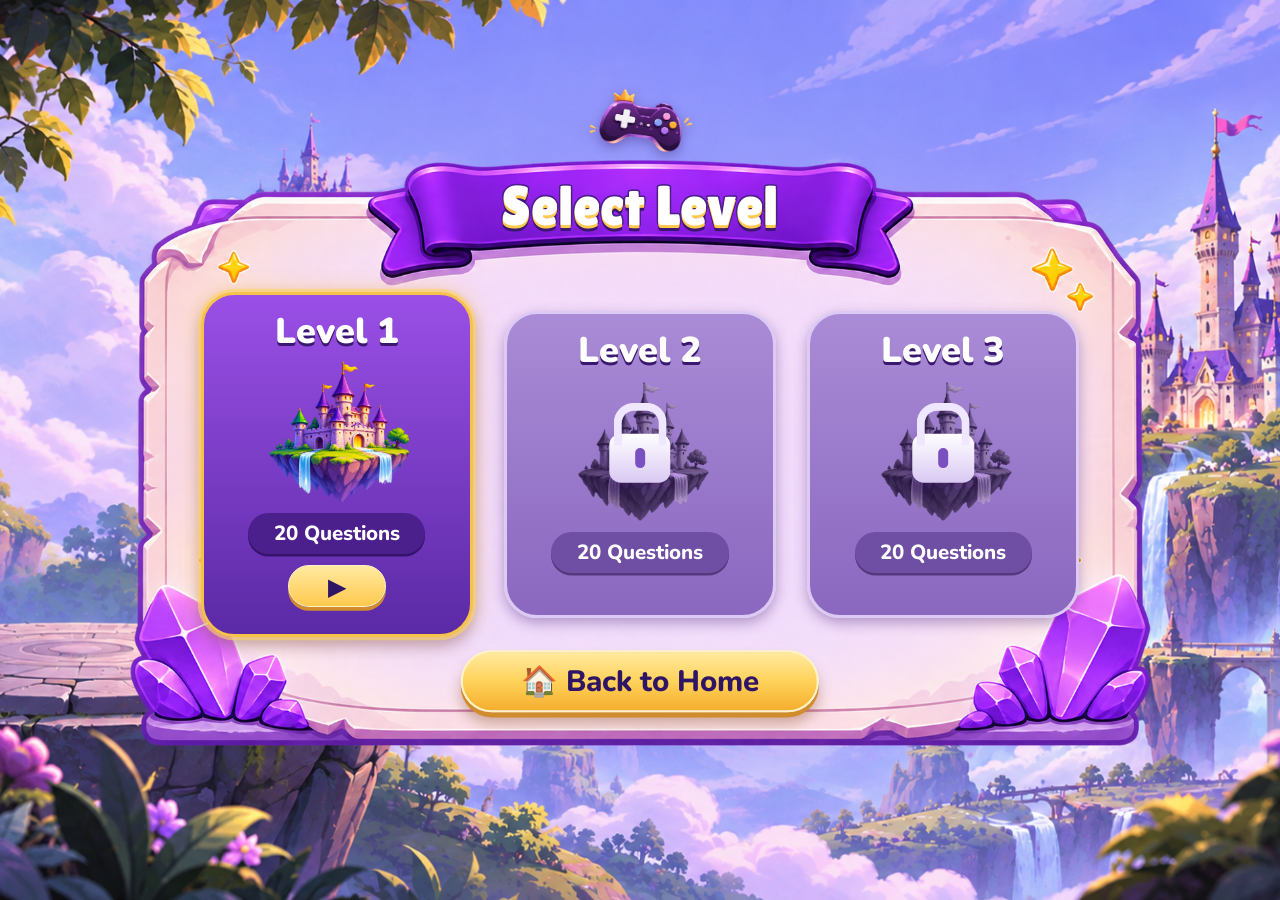
==== levels.html @ e8b47c88 "Added  3" ====
<!DOCTYPE html>
<html lang="en">
<head>
<meta charset="UTF-8">
<meta name="viewport" content="width=device-width, initial-scale=1.0">
<link rel="stylesheet" href="style.css">
<title>Select Level - Game Glitch</title>
</head>
<body>
<section class="instructions" id="levels">
<div class="instructions-box">
<img src="img/small-controller.gif" class="how-controller" alt="Game Controller">
<h1 class="how-title">Select Level</h1>
<div class="levels-content">
<div class="level-card active">
<h2>Level 1</h2>
<div class="level-img">
<img src="img/castle-color.png" alt="Level 1">
</div>
<div class="q-pill">20 Questions</div>
<button class="play-btn" id="level1Btn">▶</button>
</div>
<div class="level-card locked">
<h2>Level 2</h2>
<div class="level-img">
<img src="img/castle-locked.png" alt="Level 2 locked">
<div class="lock"></div>
</div>
<div class="q-pill">20 Questions</div>
</div>

<div class="level-card locked">
<h2>Level 3</h2>
<div class="level-img">
<img src="img/castle-locked.png" alt="Level 3 locked">
<div class="lock"></div>
</div>
<div class="q-pill">20 Questions</div>
</div>
</div>
<button class="levels-back" id="levelsBackBtn">🏠 Back to Home</button>
</div>
</section>
<script>
let level1Btn = document.getElementById("level1Btn");
let levelsBackBtn = document.getElementById("levelsBackBtn");
level1Btn.onclick = function(){
window.location.href = "question1.html";
};
levelsBackBtn.onclick = function(){
window.location.href = "index.html";
};
</script>
</body>
</html>
---- style.css ----
@import url('https://fonts.googleapis.com/css2?family=Lilita+One&family=Nunito:wght@600;700;800;900&display=swap');
*{
margin:0;
padding:0;
box-sizing:border-box;
}
body{
font-family:'Nunito',Arial,sans-serif;
overflow:hidden;
}
.home{
width:100%;
height:100vh;
min-height:600px;
background-image:url("img/background.png");
background-size:cover;
background-position:center;
position:relative;
overflow:hidden;
}
.settings{
position:absolute;
top:4.8%;
right:4.5%;
width:4.8vw;
height:4.8vw;
min-width:55px;
min-height:55px;
background:radial-gradient(circle at 35% 30%,#7a3fc0,#4a1d86);
color:white;
border:3px solid #d9b8ff;
border-radius:50%;
font-size:2.6vw;
line-height:1;
cursor:pointer;
z-index:10;
box-shadow:0 4px 0 #2e1259,0 0 15px rgba(160,100,255,.6);
}
.left-images{
position:absolute;
left:3%;
top:41%;
width:min(33vw,62vh);
height:40%;
animation:hover 4s ease-in-out infinite;
}
.left-images img{
position:absolute;
}
.rings{
width:105%;
top:8%;
left:-2%;
z-index:1;
}
.cubes{
width:95%;
top:0;
left:0;
z-index:3;
}
.console{
width:100%;
top:0;
left:0;
z-index:2;
}
.content{
position:absolute;
width:44%;
left:34%;
top:7%;
padding-top:5.6vw;
text-align:center;
color:#3a2a70;
}
.small-controller{
position:absolute;
width:10.8vw;
height:auto;
top:1.5vw;
left:calc(50% - 22.9vw);
z-index:5;
filter:drop-shadow(0 4px 6px rgba(50,20,100,.35));
animation:move 3s ease-in-out infinite;
}
.content h1{
font-family:'Lilita One','Arial Black',sans-serif;
font-size:7.6vw;
font-weight:400;
font-style:italic;
transform:skewX(-6deg);
letter-spacing:-0.01em;
line-height:1;
color:#f6ecff;
-webkit-text-stroke:0.5vw #4b1f8c;
paint-order:stroke fill;
text-shadow:
0 0.3vw 0 #5a2a9e,
0 0.6vw 0 #4a2088,
0 0.9vw 0 #3b1870,
0 1.2vw 0 #2e1259,
0 1.6vw 1.2vw rgba(255,190,80,.75);
white-space:nowrap;
}
.content h2{
display:inline-block;
margin-top:0.6vw;
padding:0.45vw 2.4vw;
background:linear-gradient(#6a2fa5,#451a7a);
border:0.2vw solid #b98be6;
border-radius:3vw;
color:white;
font-size:2.3vw;
font-weight:800;
box-shadow:0 0.35vw 0 #2e1259,0 0.8vw 1.2vw rgba(60,20,110,.45);
}
.content h2 span{
color:#ffd36b;
}
.content p{
font-size:1.45vw;
font-weight:700;
line-height:1.55;
margin-top:1vw;
color:#3a2a70;
}
.start-btn{
display:block;
width:28.5vw;
max-width:95%;
height:5.6vw;
margin:1vw auto 0;
background:linear-gradient(#ffeaa0 0%,#ffd25a 50%,#f5ae2f 100%);
color:#2f1565;
border:0.2vw solid #fff3c4;
border-radius:6vw;
font-family:'Nunito',Arial,sans-serif;
font-size:2.5vw;
font-weight:800;
cursor:pointer;
box-shadow:0 0.45vw 0 #d18c2e,0 1vw 1.2vw rgba(120,60,10,.35);
transition:0.3s;
}
.bottom-buttons{
display:flex;
justify-content:center;
gap:1.9vw;
margin-top:1.5vw;
}
.bottom-buttons button{
min-width:18vw;
background:linear-gradient(#8c45cc,#4e1c86);
border:0.2vw solid #d9b4ff;
border-radius:3vw;
padding:1vw 2.2vw;
font-family:'Nunito',Arial,sans-serif;
font-size:1.65vw;
font-weight:800;
color:white;
cursor:pointer;
box-shadow:0 0.4vw 0 #351560,0 0.9vw 1.2vw rgba(60,20,110,.4);
transition:0.3s;
}
.start-btn:hover,.bottom-buttons button:hover{
transform:translateY(-5px);
}

.instructions{
--u:min(1vw,1.75vh);
display:flex;
width:100%;
height:100vh;
min-height:600px;
background-image:url("img/background.png");
background-size:cover;
background-position:center;
align-items:center;
justify-content:center;
position:relative;
overflow:hidden;
}

.instructions-box{
position:relative;
width:calc(var(--u)*88);
aspect-ratio:1672/941;
background-image:url("img/Glossy Purple Game UI Frame.png");
background-size:100% 100%;
background-repeat:no-repeat;
color:#3a2a70;
text-align:center;
}

.how-controller{
position:absolute;
width:calc(var(--u)*10.8);
height:auto;
top:calc(var(--u)*-3.7);
left:calc(50% - calc(var(--u)*5.4));
z-index:6;
filter:drop-shadow(0 4px 6px rgba(50,20,100,.35));
animation:move 3s ease-in-out infinite;
}

.how-title{
position:absolute;
top:11.3%;
left:50%;
transform:translate(-50%,-50%);
z-index:5;
font-family:'Lilita One','Arial Black',sans-serif;
font-size:calc(var(--u)*4.4);
font-weight:400;
line-height:1;
white-space:nowrap;
color:#fff;
-webkit-text-stroke:calc(var(--u)*0.25) #4b1f8c;
paint-order:stroke fill;
text-shadow:0 calc(var(--u)*0.25) 0 #ffc94d,0 calc(var(--u)*0.45) 0 #3b1870;
}
.how-content{
position:absolute;
top:25%;
left:11%;
right:11%;
}
.steps{
display:flex;
gap:calc(var(--u)*1.3);
}

.step{
flex:1;
padding:calc(var(--u)*1.3) calc(var(--u)*0.9) calc(var(--u)*1.3);
background:linear-gradient(rgba(248,242,255,.85),rgba(228,212,252,.85));
border:calc(var(--u)*0.18) solid #c6a2ee;
border-radius:calc(var(--u)*2.2);
box-shadow:0 calc(var(--u)*0.3) calc(var(--u)*0.8) rgba(100,60,160,.22);
}
.step-icon{
height:calc(var(--u)*5.5);
display:flex;
align-items:center;
justify-content:center;
font-size:calc(var(--u)*4.4);
line-height:1;
}
.step-icon img{
height:100%;
width:auto;
}
.step-pill{
display:inline-flex;
align-items:center;
gap:calc(var(--u)*0.5);
margin-top:calc(var(--u)*0.6);
padding:calc(var(--u)*0.2) calc(var(--u)*1.3) calc(var(--u)*0.2) calc(var(--u)*0.25);
background:linear-gradient(#5b2a9a,#3a1673);
border:calc(var(--u)*0.12) solid #a77be0;
border-radius:calc(var(--u)*3);
color:#fff;
font-size:calc(var(--u)*1.5);
font-weight:800;
box-shadow:0 calc(var(--u)*0.25) 0 #2a0f55;
}

.step-num{
display:flex;
align-items:center;
justify-content:center;
width:calc(var(--u)*2.7);
height:calc(var(--u)*2.7);
border-radius:50%;
background:radial-gradient(circle at 35% 30%,#a86be8,#6a2fb5);
border:calc(var(--u)*0.12) solid #d9b8ff;
font-size:calc(var(--u)*1.6);
}

.step p{
margin-top:calc(var(--u)*0.9);
font-size:calc(var(--u)*1.4);
font-weight:800;
line-height:1.4;
color:#3a2a70;
}
.levels-pill{
display:block;
width:calc(var(--u)*36);
margin:calc(var(--u)*1.4) auto 0;
padding:calc(var(--u)*0.55) calc(var(--u)*1);
background:rgba(255,255,255,.55);
border:calc(var(--u)*0.18) solid #c6a2ee;
border-radius:calc(var(--u)*3);
font-size:calc(var(--u)*1.6);
font-weight:800;
color:#3a2a70;
}
.how-buttons{
display:flex;
justify-content:center;
gap:calc(var(--u)*2.6);
margin-top:calc(var(--u)*1.3);
}
.how-buttons button{
display:flex;
align-items:center;
justify-content:center;
gap:calc(var(--u)*0.6);
height:calc(var(--u)*4.4);
border-radius:calc(var(--u)*3.5);
font-family:'Nunito',Arial,sans-serif;
font-size:calc(var(--u)*2.1);
font-weight:800;
cursor:pointer;
transition:0.3s;
}
#backBtn{
width:calc(var(--u)*16);
background:linear-gradient(#8c45cc,#4e1c86);
border:calc(var(--u)*0.18) solid #d9b4ff;
color:#fff;
box-shadow:0 calc(var(--u)*0.35) 0 #351560,0 calc(var(--u)*0.8) calc(var(--u)*1.1) rgba(60,20,110,.4);
}
#playBtn{
width:calc(var(--u)*22);
background:linear-gradient(#ffeaa0 0%,#ffd25a 50%,#f5ae2f 100%);
border:calc(var(--u)*0.18) solid #fff3c4;
color:#2f1565;
box-shadow:0 calc(var(--u)*0.4) 0 #d18c2e,0 calc(var(--u)*0.9) calc(var(--u)*1.1) rgba(120,60,10,.35);
}
.how-buttons button:hover{
transform:translateY(-5px);
}
.instructions{
--u:min(1vw,1.75vh);
display:flex;
width:100%;
height:100vh;
min-height:600px;
background-image:url("img/background.png");
background-size:cover;
background-position:center;
align-items:center;
justify-content:center;
position:relative;
overflow:hidden;
}

.instructions-box{
position:relative;
width:calc(var(--u)*88);
aspect-ratio:1672/941;
background-image:url("img/Glossy Purple Game UI Frame.png");
background-size:100% 100%;
background-repeat:no-repeat;
color:#3a2a70;
text-align:center;
}

.how-controller{
position:absolute;
width:calc(var(--u)*10.8);
height:auto;
top:calc(var(--u)*-3.7);
left:calc(50% - calc(var(--u)*5.4));
z-index:6;
filter:drop-shadow(0 4px 6px rgba(50,20,100,.35));
animation:move 3s ease-in-out infinite;
}

.how-title{
position:absolute;
top:11.3%;
left:50%;
transform:translate(-50%,-50%);
z-index:5;
font-family:'Lilita One','Arial Black',sans-serif;
font-size:calc(var(--u)*4.4);
font-weight:400;
line-height:1;
white-space:nowrap;
color:#fff;
-webkit-text-stroke:calc(var(--u)*0.25) #4b1f8c;
paint-order:stroke fill;
text-shadow:0 calc(var(--u)*0.25) 0 #ffc94d,0 calc(var(--u)*0.45) 0 #3b1870;
}

/* الكروت التلاتة */
.levels-content{
position:absolute;
top:25%;
left:11%;
right:11%;
display:flex;
align-items:center;
justify-content:center;
gap:calc(var(--u)*2.4);
}

.level-card{
position:relative;
flex:1;
height:calc(var(--u)*24);
display:flex;
flex-direction:column;
align-items:center;
padding-top:calc(var(--u)*1.2);
background:linear-gradient(#a98bd6,#8a68bf);
border:calc(var(--u)*0.3) solid #dccaf5;
border-radius:calc(var(--u)*2.6);
box-shadow:0 calc(var(--u)*0.4) calc(var(--u)*1) rgba(60,20,110,.35);
}

.level-card.active{
height:calc(var(--u)*27);
background:linear-gradient(#9a4fe6,#5b2aa5);
border-color:#f6c24a;
box-shadow:
0 0 0 calc(var(--u)*0.25) rgba(255,214,102,.6),
0 0 calc(var(--u)*2) rgba(255,200,80,.55),
0 calc(var(--u)*0.6) calc(var(--u)*1.2) rgba(60,20,110,.4);
}

.level-card h2{
font-size:calc(var(--u)*2.8);
font-weight:900;
line-height:1.2;
color:#fff;
text-shadow:0 calc(var(--u)*0.2) 0 #3b1870;
}

.level-img{
position:relative;
width:calc(var(--u)*14);
height:calc(var(--u)*11.5);
margin-top:calc(var(--u)*0.4);
}

.level-img img{
width:100%;
height:100%;
object-fit:contain;
}

.q-pill{
margin-top:calc(var(--u)*0.6);
padding:calc(var(--u)*0.5) calc(var(--u)*2);
background:#4b1f8c;
border-radius:calc(var(--u)*3);
color:#fff;
font-size:calc(var(--u)*1.6);
font-weight:800;
box-shadow:0 calc(var(--u)*0.2) 0 #34146a;
}

.locked .q-pill{
background:#6f4fa3;
box-shadow:0 calc(var(--u)*0.2) 0 #54397f;
}

.play-btn{
margin-top:calc(var(--u)*0.9);
width:calc(var(--u)*7.6);
height:calc(var(--u)*3.3);
background:linear-gradient(#ffeaa0,#ffc94d);
border:calc(var(--u)*0.15) solid #fff3c4;
border-radius:calc(var(--u)*2);
color:#2f1565;
font-size:calc(var(--u)*1.9);
cursor:pointer;
box-shadow:0 calc(var(--u)*0.3) 0 #d18c2e;
transition:0.3s;
}

.play-btn:hover{
transform:translateY(-4px);
}

/* القفل (مرسوم بالـ CSS) */
.lock{
position:absolute;
left:50%;
top:55%;
width:calc(var(--u)*4.8);
height:calc(var(--u)*3.8);
transform:translate(-50%,-50%);
background:linear-gradient(#ffffff,#d9c9f3);
border-radius:calc(var(--u)*0.9);
box-shadow:0 calc(var(--u)*0.3) calc(var(--u)*0.8) rgba(60,20,110,.4);
}

.lock::before{
content:"";
position:absolute;
left:50%;
top:calc(var(--u)*-2.4);
width:calc(var(--u)*2.9);
height:calc(var(--u)*2.7);
transform:translateX(-50%);
border:calc(var(--u)*0.65) solid #efe6ff;
border-bottom:none;
border-radius:calc(var(--u)*1.6) calc(var(--u)*1.6) 0 0;
}

.lock::after{
content:"";
position:absolute;
left:50%;
top:50%;
width:calc(var(--u)*0.8);
height:calc(var(--u)*1.5);
transform:translate(-50%,-50%);
background:#7a4fc0;
border-radius:calc(var(--u)*0.4);
}

/* زرار Back to Home */
.levels-back{
position:absolute;
top:86.5%;
left:50%;
transform:translate(-50%,-50%);
display:flex;
align-items:center;
justify-content:center;
gap:calc(var(--u)*0.8);
width:calc(var(--u)*28);
height:calc(var(--u)*4.8);
background:linear-gradient(#ffeaa0 0%,#ffd25a 50%,#f5ae2f 100%);
border:calc(var(--u)*0.18) solid #fff3c4;
border-radius:calc(var(--u)*4);
color:#2f1565;
font-family:'Nunito',Arial,sans-serif;
font-size:calc(var(--u)*2.3);
font-weight:800;
cursor:pointer;
box-shadow:0 calc(var(--u)*0.4) 0 #d18c2e,0 calc(var(--u)*0.9) calc(var(--u)*1.1) rgba(120,60,10,.35);
transition:0.3s;
}

.levels-back:hover{
transform:translate(-50%,calc(-50% - 5px));
}
/* =========================================================
   PAGE : QUESTION (question1.html)
   ========================================================= */
.game-home{
position:absolute;
top:3%;
left:2.5%;
width:calc(var(--u)*5.6);
height:calc(var(--u)*5.6);
display:flex;
align-items:center;
justify-content:center;
background:radial-gradient(circle at 35% 30%,#8a4fe0,#4a1d86);
border:calc(var(--u)*0.3) solid #e3d2ff;
border-radius:50%;
cursor:pointer;
z-index:10;
box-shadow:0 calc(var(--u)*0.35) 0 #2e1259;
transition:0.3s;
}

.game-home span{
font-size:calc(var(--u)*2.6);
line-height:1;
filter:grayscale(1) brightness(10);
}

.game-home:hover{
transform:translateY(-4px);
}

.how-title.q-title{
font-size:calc(var(--u)*3.6);
}

.top-pill{
position:absolute;
top:11.3%;
transform:translateY(-50%);
z-index:5;
display:flex;
align-items:center;
gap:calc(var(--u)*0.8);
padding:calc(var(--u)*0.6) calc(var(--u)*2.4);
background:linear-gradient(#5b2a9a,#3a1673);
border:calc(var(--u)*0.2) solid #a77be0;
border-radius:calc(var(--u)*3);
color:#fff;
font-size:calc(var(--u)*1.9);
font-weight:900;
white-space:nowrap;
box-shadow:0 calc(var(--u)*0.3) 0 #2a0f55;
}

.level-pill{
left:11%;
padding-left:calc(var(--u)*5.4);
}

.score-pill{
right:11%;
}

.pill-img{
position:absolute;
left:calc(var(--u)*-0.8);
top:50%;
transform:translateY(-50%);
width:calc(var(--u)*5);
height:calc(var(--u)*5);
object-fit:cover;
background:linear-gradient(#9ad0ff,#e6d4ff);
border:calc(var(--u)*0.25) solid #d9b8ff;
border-radius:50%;
}

.pill-icon{
font-size:calc(var(--u)*2.8);
line-height:1;
}

.game-content{
position:absolute;
top:26%;
left:11%;
right:11%;
}

.question-bar{
position:relative;
display:flex;
align-items:center;
justify-content:center;
height:calc(var(--u)*6.8);
padding:0 calc(var(--u)*2);
line-height:1.15;
background:linear-gradient(#f0e6ff,#d6c2f5);
border:calc(var(--u)*0.2) solid #c6a2ee;
border-radius:calc(var(--u)*3.4);
font-size:calc(var(--u)*2);
font-weight:900;
color:#2f1a72;
box-shadow:0 calc(var(--u)*0.4) 0 #b79be3;
}

/* السبارك البرتقاني على جنب البار */
.question-bar::before,
.question-bar::after{
content:"";
position:absolute;
top:50%;
width:calc(var(--u)*3.4);
height:calc(var(--u)*3.4);
transform:translateY(-50%);
background:url("data:image/svg+xml;utf8,<svg xmlns='http://www.w3.org/2000/svg' viewBox='0 0 40 40'><g stroke='%23ffb21a' stroke-width='5' stroke-linecap='round'><line x1='4' y1='8' x2='16' y2='13'/><line x1='2' y1='20' x2='15' y2='20'/><line x1='4' y1='32' x2='16' y2='27'/></g></svg>") no-repeat center/contain;
}

.question-bar::before{
left:calc(var(--u)*-4.2);
}

.question-bar::after{
right:calc(var(--u)*-4.2);
transform:translateY(-50%) scaleX(-1);
}

.options{
display:flex;
gap:calc(var(--u)*2.6);
margin-top:calc(var(--u)*1.8);
}

.option{
position:relative;
flex:1;
padding:calc(var(--u)*0.8);
background:linear-gradient(#d9c4f5,#b99be8);
border:calc(var(--u)*0.3) solid #8a4fd8;
border-radius:calc(var(--u)*2.6);
cursor:pointer;
transition:0.3s;
box-shadow:0 calc(var(--u)*0.4) calc(var(--u)*1) rgba(60,20,110,.35);
}

.option:hover{
transform:translateY(-6px);
border-color:#f6c24a;
}

/* المربع الصغير: لون واحد بس */
.shot{
position:relative;
height:calc(var(--u)*16.5);
display:flex;
align-items:center;
justify-content:center;
overflow:hidden;
background:#3a3a63;
border-radius:calc(var(--u)*2);
}

.shot.purple{
background:#3a2160;
}

.ab{
position:absolute;
left:50%;
bottom:calc(var(--u)*-3.4);
transform:translateX(-50%);
width:calc(var(--u)*5);
height:calc(var(--u)*5);
display:flex;
align-items:center;
justify-content:center;
background:radial-gradient(circle at 35% 30%,#9a5cf0,#5a25a8);
border:calc(var(--u)*0.3) solid #e3d2ff;
border-radius:50%;
color:#fff;
font-size:calc(var(--u)*2.8);
font-weight:900;
box-shadow:0 calc(var(--u)*0.35) 0 #2e1259;
}

/* ---------- Q1 : health bar ---------- */
.hud{
display:flex;
align-items:center;
gap:calc(var(--u)*1.2);
}

.hero{
position:relative;
width:calc(var(--u)*8.4);
height:calc(var(--u)*8.4);
}

.hero img{
width:100%;
height:100%;
object-fit:cover;
border-radius:50%;
border:calc(var(--u)*0.3) solid #e8e8ff;
background:#2a2f55;
}

.lv{
position:absolute;
left:50%;
bottom:calc(var(--u)*-1.4);
transform:translateX(-50%);
padding:calc(var(--u)*0.2) calc(var(--u)*1.4);
background:#2a2f55;
border:calc(var(--u)*0.12) solid #6a70a8;
border-radius:calc(var(--u)*1);
color:#fff;
font-size:calc(var(--u)*1.4);
font-weight:800;
white-space:nowrap;
}

.hp-good{
position:relative;
display:flex;
align-items:center;
justify-content:center;
width:calc(var(--u)*17);
height:calc(var(--u)*3.4);
padding-left:calc(var(--u)*1.6);
background:linear-gradient(#ff5a6e,#d6263f);
border:calc(var(--u)*0.3) solid #2c2f5a;
border-radius:calc(var(--u)*2);
color:#fff;
box-shadow:0 0 0 calc(var(--u)*0.2) #9aa0d0;
}

.hp-good span{
position:absolute;
left:calc(var(--u)*-1.6);
top:50%;
transform:translateY(-50%);
font-size:calc(var(--u)*3.6);
color:#ff4a62;
text-shadow:0 0 0 #fff,0 calc(var(--u)*0.2) calc(var(--u)*0.4) rgba(0,0,0,.5);
line-height:1;
}

.hp-good b{
font-size:calc(var(--u)*1.9);
font-weight:900;
text-shadow:0 calc(var(--u)*0.15) 0 #7d1022;
}

.hp-bad{
display:flex;
align-items:center;
gap:calc(var(--u)*0.8);
width:calc(var(--u)*17);
padding:calc(var(--u)*0.8) calc(var(--u)*1.2);
background:rgba(20,20,45,.55);
border-radius:calc(var(--u)*2);
}

.hp-bad i{
display:block;
flex:1;
height:calc(var(--u)*1.1);
background:#ff3b4e;
border-radius:calc(var(--u)*0.6);
}

.hp-bad b{
color:#dcd8e8;
font-size:calc(var(--u)*1.6);
font-weight:800;
}

/* ---------- Q2 : button design ---------- */
.btn-col{
display:flex;
flex-direction:column;
gap:calc(var(--u)*1);
width:calc(var(--u)*14.4);
}

.dbtn,
.ybtn{
position:relative;
display:flex;
align-items:center;
justify-content:center;
height:calc(var(--u)*3.8);
border-radius:calc(var(--u)*2);
font-size:calc(var(--u)*2);
font-weight:900;
}

.dbtn{
background:#5a3d86;
border:calc(var(--u)*0.15) solid #6e4f9c;
color:#a995c8;
}

.ybtn{
background:linear-gradient(#ffe27a,#ffbd2e);
border:calc(var(--u)*0.15) solid #fff3c4;
color:#2f1565;
box-shadow:0 calc(var(--u)*0.25) 0 #d18c2e;
}

.ybtn span{
position:absolute;
left:calc(var(--u)*1.6);
font-size:calc(var(--u)*2.2);
}

/* ---------- Result boxes ---------- */
.result-overlay{
display:none;
position:absolute;
top:0;
left:0;
width:100%;
height:100%;
align-items:center;
justify-content:center;
background:rgba(40,15,80,.45);
-webkit-backdrop-filter:blur(6px);
backdrop-filter:blur(6px);
z-index:50;
}

.result-box{
display:none;
width:calc(var(--u)*40);
padding:calc(var(--u)*2.4) calc(var(--u)*3);
background:linear-gradient(#f8f2ff,#e4d4fc);
border:calc(var(--u)*0.35) solid #f6c24a;
border-radius:calc(var(--u)*3);
text-align:center;
color:#3a2a70;
box-shadow:0 0 calc(var(--u)*3) rgba(255,200,80,.6),0 calc(var(--u)*1) calc(var(--u)*2) rgba(40,15,80,.5);
animation:pop 0.35s ease;
}

.result-box.wide{
width:calc(var(--u)*46);
border-color:#ff6b7d;
box-shadow:0 0 calc(var(--u)*3) rgba(255,90,110,.5),0 calc(var(--u)*1) calc(var(--u)*2) rgba(40,15,80,.5);
}

.res-badge{
font-size:calc(var(--u)*6);
line-height:1;
}

.result-box h2{
margin-top:calc(var(--u)*0.8);
font-family:'Lilita One','Arial Black',sans-serif;
font-size:calc(var(--u)*3.6);
font-weight:400;
color:#4b1f8c;
}

.points{
display:inline-block;
margin-top:calc(var(--u)*0.8);
padding:calc(var(--u)*0.4) calc(var(--u)*2.2);
background:linear-gradient(#ffeaa0,#ffc94d);
border-radius:calc(var(--u)*3);
font-size:calc(var(--u)*2.2);
font-weight:900;
color:#2f1565;
box-shadow:0 calc(var(--u)*0.25) 0 #d18c2e;
}

.msg{
margin-top:calc(var(--u)*1);
font-size:calc(var(--u)*1.8);
font-weight:800;
}

.explain{
margin-top:calc(var(--u)*1);
padding:calc(var(--u)*1) calc(var(--u)*1.6);
background:rgba(255,255,255,.7);
border:calc(var(--u)*0.15) solid #c6a2ee;
border-radius:calc(var(--u)*1.6);
font-size:calc(var(--u)*1.6);
font-weight:700;
line-height:1.4;
}

.res-buttons{
display:flex;
justify-content:center;
gap:calc(var(--u)*2);
margin-top:calc(var(--u)*1.8);
}

.res-btn{
height:calc(var(--u)*4.6);
padding:0 calc(var(--u)*2.8);
border-radius:calc(var(--u)*3.5);
font-family:'Nunito',Arial,sans-serif;
font-size:calc(var(--u)*2);
font-weight:800;
white-space:nowrap;
cursor:pointer;
transition:0.3s;
}

.next-btn{
background:linear-gradient(#ffeaa0 0%,#ffd25a 50%,#f5ae2f 100%);
border:calc(var(--u)*0.18) solid #fff3c4;
color:#2f1565;
box-shadow:0 calc(var(--u)*0.4) 0 #d18c2e;
}

.try-btn{
background:linear-gradient(#8c45cc,#4e1c86);
border:calc(var(--u)*0.18) solid #d9b4ff;
color:#fff;
box-shadow:0 calc(var(--u)*0.35) 0 #351560;
}

.res-btn:hover{
transform:translateY(-4px);
}

@keyframes pop{
0%{
transform:scale(0.7);
opacity:0;
}
100%{
transform:scale(1);
opacity:1;
}
}
@keyframes hover{
0%{
transform:translate(0,0) rotate(-1deg);
}
25%{
transform:translate(10px,-12px) rotate(0deg);
}
50%{
transform:translate(0,-22px) rotate(1deg);
}
75%{
transform:translate(-10px,-12px) rotate(0deg);
}
100%{
transform:translate(0,0) rotate(-1deg);
}
}
  @keyframes move{
0%{
transform:translateX(-8px);
}
50%{
transform:translateX(8px);
}
100%{
transform:translateX(-8px);
}
}

@keyframes move{
0%{
transform:translateX(-8px);
}
50%{
transform:translateX(8px);
}
100%{
transform:translateX(-8px);
}
}
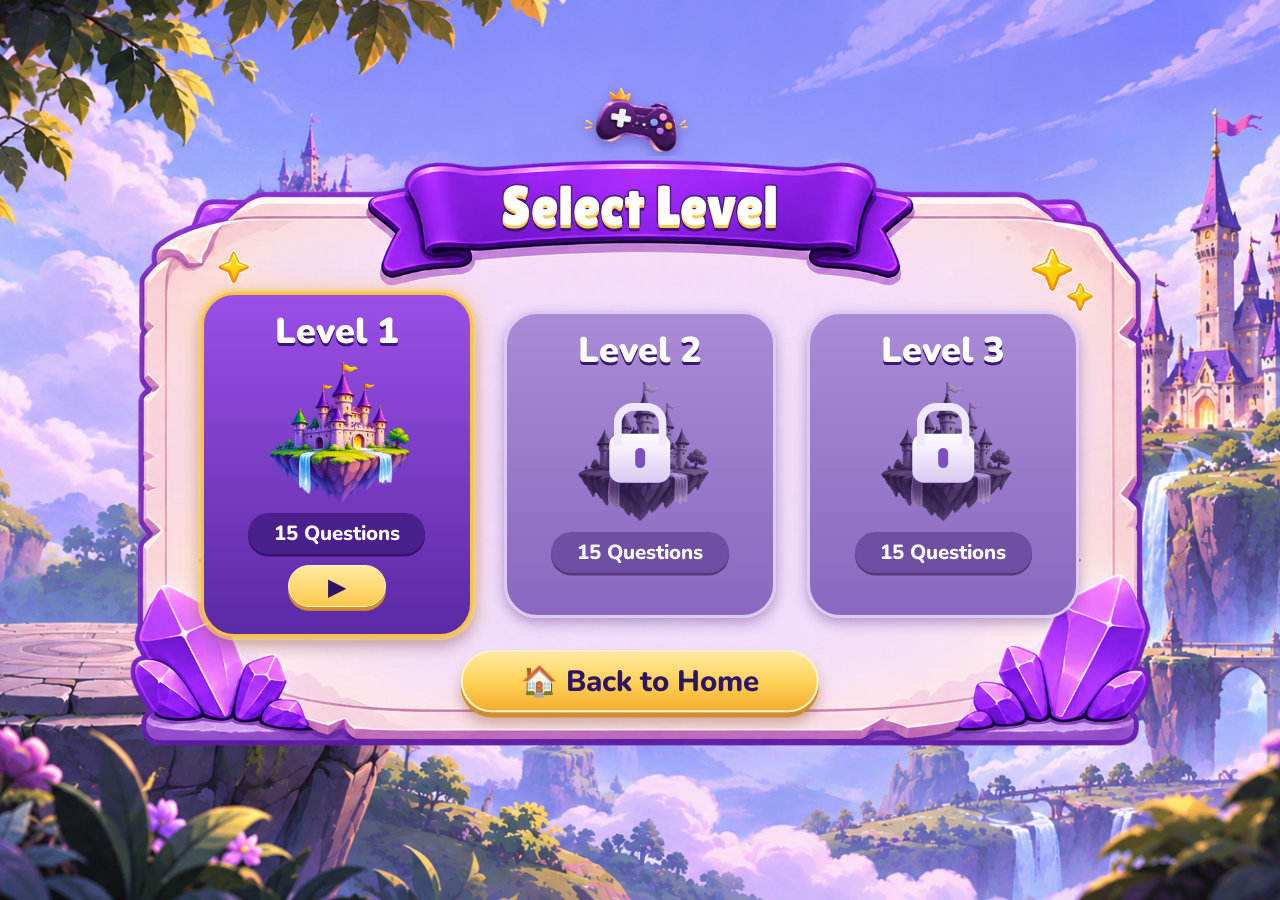
==== commit 2c78659d: "Added  10" ====
--- a/levels.html
+++ b/levels.html
@@ -12,44 +12,68 @@
 <img src="img/small-controller.gif" class="how-controller" alt="Game Controller">
 <h1 class="how-title">Select Level</h1>
 <div class="levels-content">
-<div class="level-card active">
+<div class="level-card active" id="level1Card">
 <h2>Level 1</h2>
 <div class="level-img">
 <img src="img/castle-color.png" alt="Level 1">
 </div>
-<div class="q-pill">20 Questions</div>
+<div class="q-pill">15 Questions</div>
 <button class="play-btn" id="level1Btn">▶</button>
 </div>
-<div class="level-card locked">
+<div class="level-card locked" id="level2Card">
 <h2>Level 2</h2>
 <div class="level-img">
-<img src="img/castle-locked.png" alt="Level 2 locked">
-<div class="lock"></div>
+<img src="img/castle-locked.png" id="level2Image" alt="Level 2">
+<div class="lock" id="level2Lock"></div>
 </div>
-<div class="q-pill">20 Questions</div>
+<div class="q-pill">15 Questions</div>
+<button class="play-btn" id="level2Btn" style="display:none">▶</button>
 </div>
-
-<div class="level-card locked">
+<div class="level-card locked" id="level3Card">
 <h2>Level 3</h2>
 <div class="level-img">
-<img src="img/castle-locked.png" alt="Level 3 locked">
-<div class="lock"></div>
+<img src="img/castle-locked.png" id="level3Image" alt="Level 3">
+<div class="lock" id="level3Lock"></div>
 </div>
-<div class="q-pill">20 Questions</div>
+<div class="q-pill">15 Questions</div>
+<button class="play-btn" id="level3Btn" style="display:none">▶</button>
 </div>
 </div>
 <button class="levels-back" id="levelsBackBtn">🏠 Back to Home</button>
 </div>
 </section>
 <script>
-let level1Btn = document.getElementById("level1Btn");
-let levelsBackBtn = document.getElementById("levelsBackBtn");
-level1Btn.onclick = function(){
-window.location.href = "question1.html";
-};
-levelsBackBtn.onclick = function(){
-window.location.href = "index.html";
-};
+let level1Btn=document.getElementById("level1Btn");
+let level2Btn=document.getElementById("level2Btn");
+let level3Btn=document.getElementById("level3Btn");
+let levelsBackBtn=document.getElementById("levelsBackBtn");
+let unlockedLevel=Number(localStorage.getItem("unlockedLevel"))||1;
+if(unlockedLevel>=2){
+document.getElementById("level2Card").classList.remove("locked");
+document.getElementById("level2Card").classList.add("active");
+document.getElementById("level2Image").src="img/castle-color.png";
+document.getElementById("level2Lock").style.display="none";
+level2Btn.style.display="block";
+}
+if(unlockedLevel>=3){
+document.getElementById("level3Card").classList.remove("locked");
+document.getElementById("level3Card").classList.add("active");
+document.getElementById("level3Image").src="img/castle-color.png";
+document.getElementById("level3Lock").style.display="none";
+level3Btn.style.display="block";
+}
+level1Btn.addEventListener("click",function(){
+window.location.href="question1.html";
+});
+level2Btn.addEventListener("click",function(){
+window.location.href="question2.html";
+});
+level3Btn.addEventListener("click",function(){
+window.location.href="question3.html";
+});
+levelsBackBtn.addEventListener("click",function(){
+window.location.href="index.html";
+});
 </script>
 </body>
-</html>+</html>
--- a/style.css
+++ b/style.css
@@ -386,7 +386,6 @@
 text-shadow:0 calc(var(--u)*0.25) 0 #ffc94d,0 calc(var(--u)*0.45) 0 #3b1870;
 }
 
-/* الكروت التلاتة */
 .levels-content{
 position:absolute;
 top:25%;
@@ -477,7 +476,6 @@
 transform:translateY(-4px);
 }
 
-/* القفل (مرسوم بالـ CSS) */
 .lock{
 position:absolute;
 left:50%;
@@ -515,7 +513,6 @@
 border-radius:calc(var(--u)*0.4);
 }
 
-/* زرار Back to Home */
 .levels-back{
 position:absolute;
 top:86.5%;
@@ -538,13 +535,12 @@
 box-shadow:0 calc(var(--u)*0.4) 0 #d18c2e,0 calc(var(--u)*0.9) calc(var(--u)*1.1) rgba(120,60,10,.35);
 transition:0.3s;
 }
-
 .levels-back:hover{
 transform:translate(-50%,calc(-50% - 5px));
 }
-/* =========================================================
-   PAGE : QUESTION (question1.html)
-   ========================================================= */
+
+
+
 .game-home{
 position:absolute;
 top:3%;
@@ -562,21 +558,17 @@
 box-shadow:0 calc(var(--u)*0.35) 0 #2e1259;
 transition:0.3s;
 }
-
 .game-home span{
 font-size:calc(var(--u)*2.6);
 line-height:1;
 filter:grayscale(1) brightness(10);
 }
-
 .game-home:hover{
 transform:translateY(-4px);
 }
-
 .how-title.q-title{
 font-size:calc(var(--u)*3.6);
 }
-
 .top-pill{
 position:absolute;
 top:11.3%;
@@ -595,16 +587,13 @@
 white-space:nowrap;
 box-shadow:0 calc(var(--u)*0.3) 0 #2a0f55;
 }
-
 .level-pill{
 left:11%;
 padding-left:calc(var(--u)*5.4);
 }
-
 .score-pill{
 right:11%;
 }
-
 .pill-img{
 position:absolute;
 left:calc(var(--u)*-0.8);
@@ -617,19 +606,16 @@
 border:calc(var(--u)*0.25) solid #d9b8ff;
 border-radius:50%;
 }
-
 .pill-icon{
 font-size:calc(var(--u)*2.8);
 line-height:1;
 }
-
 .game-content{
 position:absolute;
 top:26%;
 left:11%;
 right:11%;
 }
-
 .question-bar{
 position:relative;
 display:flex;
@@ -647,7 +633,6 @@
 box-shadow:0 calc(var(--u)*0.4) 0 #b79be3;
 }
 
-/* السبارك البرتقاني على جنب البار */
 .question-bar::before,
 .question-bar::after{
 content:"";
@@ -658,22 +643,18 @@
 transform:translateY(-50%);
 background:url("data:image/svg+xml;utf8,<svg xmlns='http://www.w3.org/2000/svg' viewBox='0 0 40 40'><g stroke='%23ffb21a' stroke-width='5' stroke-linecap='round'><line x1='4' y1='8' x2='16' y2='13'/><line x1='2' y1='20' x2='15' y2='20'/><line x1='4' y1='32' x2='16' y2='27'/></g></svg>") no-repeat center/contain;
 }
-
 .question-bar::before{
 left:calc(var(--u)*-4.2);
 }
-
 .question-bar::after{
 right:calc(var(--u)*-4.2);
 transform:translateY(-50%) scaleX(-1);
 }
-
 .options{
 display:flex;
 gap:calc(var(--u)*2.6);
 margin-top:calc(var(--u)*1.8);
 }
-
 .option{
 position:relative;
 flex:1;
@@ -685,13 +666,11 @@
 transition:0.3s;
 box-shadow:0 calc(var(--u)*0.4) calc(var(--u)*1) rgba(60,20,110,.35);
 }
-
 .option:hover{
 transform:translateY(-6px);
 border-color:#f6c24a;
 }
 
-/* المربع الصغير: لون واحد بس */
 .shot{
 position:relative;
 height:calc(var(--u)*16.5);
@@ -702,11 +681,9 @@
 background:#3a3a63;
 border-radius:calc(var(--u)*2);
 }
-
 .shot.purple{
 background:#3a2160;
 }
-
 .ab{
 position:absolute;
 left:50%;
@@ -725,20 +702,16 @@
 font-weight:900;
 box-shadow:0 calc(var(--u)*0.35) 0 #2e1259;
 }
-
-/* ---------- Q1 : health bar ---------- */
 .hud{
 display:flex;
 align-items:center;
 gap:calc(var(--u)*1.2);
 }
-
 .hero{
 position:relative;
 width:calc(var(--u)*8.4);
 height:calc(var(--u)*8.4);
 }
-
 .hero img{
 width:100%;
 height:100%;
@@ -747,7 +720,6 @@
 border:calc(var(--u)*0.3) solid #e8e8ff;
 background:#2a2f55;
 }
-
 .lv{
 position:absolute;
 left:50%;
@@ -762,7 +734,6 @@
 font-weight:800;
 white-space:nowrap;
 }
-
 .hp-good{
 position:relative;
 display:flex;
@@ -777,7 +748,6 @@
 color:#fff;
 box-shadow:0 0 0 calc(var(--u)*0.2) #9aa0d0;
 }
-
 .hp-good span{
 position:absolute;
 left:calc(var(--u)*-1.6);
@@ -788,13 +758,11 @@
 text-shadow:0 0 0 #fff,0 calc(var(--u)*0.2) calc(var(--u)*0.4) rgba(0,0,0,.5);
 line-height:1;
 }
-
 .hp-good b{
 font-size:calc(var(--u)*1.9);
 font-weight:900;
 text-shadow:0 calc(var(--u)*0.15) 0 #7d1022;
 }
-
 .hp-bad{
 display:flex;
 align-items:center;
@@ -804,7 +772,6 @@
 background:rgba(20,20,45,.55);
 border-radius:calc(var(--u)*2);
 }
-
 .hp-bad i{
 display:block;
 flex:1;
@@ -812,14 +779,11 @@
 background:#ff3b4e;
 border-radius:calc(var(--u)*0.6);
 }
-
 .hp-bad b{
 color:#dcd8e8;
 font-size:calc(var(--u)*1.6);
 font-weight:800;
 }
-
-/* ---------- Q2 : button design ---------- */
 .btn-col{
 display:flex;
 flex-direction:column;
@@ -838,27 +802,22 @@
 font-size:calc(var(--u)*2);
 font-weight:900;
 }
-
 .dbtn{
 background:#5a3d86;
 border:calc(var(--u)*0.15) solid #6e4f9c;
 color:#a995c8;
 }
-
 .ybtn{
 background:linear-gradient(#ffe27a,#ffbd2e);
 border:calc(var(--u)*0.15) solid #fff3c4;
 color:#2f1565;
 box-shadow:0 calc(var(--u)*0.25) 0 #d18c2e;
 }
-
 .ybtn span{
 position:absolute;
 left:calc(var(--u)*1.6);
 font-size:calc(var(--u)*2.2);
 }
-
-/* ---------- Result boxes ---------- */
 .result-overlay{
 display:none;
 position:absolute;
@@ -873,7 +832,6 @@
 backdrop-filter:blur(6px);
 z-index:50;
 }
-
 .result-box{
 display:none;
 width:calc(var(--u)*40);
@@ -886,18 +844,15 @@
 box-shadow:0 0 calc(var(--u)*3) rgba(255,200,80,.6),0 calc(var(--u)*1) calc(var(--u)*2) rgba(40,15,80,.5);
 animation:pop 0.35s ease;
 }
-
 .result-box.wide{
 width:calc(var(--u)*46);
 border-color:#ff6b7d;
 box-shadow:0 0 calc(var(--u)*3) rgba(255,90,110,.5),0 calc(var(--u)*1) calc(var(--u)*2) rgba(40,15,80,.5);
 }
-
 .res-badge{
 font-size:calc(var(--u)*6);
 line-height:1;
 }
-
 .result-box h2{
 margin-top:calc(var(--u)*0.8);
 font-family:'Lilita One','Arial Black',sans-serif;
@@ -905,7 +860,6 @@
 font-weight:400;
 color:#4b1f8c;
 }
-
 .points{
 display:inline-block;
 margin-top:calc(var(--u)*0.8);
@@ -917,13 +871,11 @@
 color:#2f1565;
 box-shadow:0 calc(var(--u)*0.25) 0 #d18c2e;
 }
-
 .msg{
 margin-top:calc(var(--u)*1);
 font-size:calc(var(--u)*1.8);
 font-weight:800;
 }
-
 .explain{
 margin-top:calc(var(--u)*1);
 padding:calc(var(--u)*1) calc(var(--u)*1.6);
@@ -934,14 +886,12 @@
 font-weight:700;
 line-height:1.4;
 }
-
 .res-buttons{
 display:flex;
 justify-content:center;
 gap:calc(var(--u)*2);
 margin-top:calc(var(--u)*1.8);
 }
-
 .res-btn{
 height:calc(var(--u)*4.6);
 padding:0 calc(var(--u)*2.8);
@@ -953,23 +903,841 @@
 cursor:pointer;
 transition:0.3s;
 }
-
 .next-btn{
 background:linear-gradient(#ffeaa0 0%,#ffd25a 50%,#f5ae2f 100%);
 border:calc(var(--u)*0.18) solid #fff3c4;
 color:#2f1565;
 box-shadow:0 calc(var(--u)*0.4) 0 #d18c2e;
 }
-
 .try-btn{
 background:linear-gradient(#8c45cc,#4e1c86);
 border:calc(var(--u)*0.18) solid #d9b4ff;
 color:#fff;
 box-shadow:0 calc(var(--u)*0.35) 0 #351560;
 }
-
 .res-btn:hover{
 transform:translateY(-4px);
+}
+/* ===== Name Modal ===== */
+.modal{
+display:none;
+position:fixed;
+top:0;
+left:0;
+width:100%;
+height:100%;
+align-items:center;
+justify-content:center;
+background:rgba(40,15,80,.6);
+-webkit-backdrop-filter:blur(6px);
+backdrop-filter:blur(6px);
+z-index:100;
+}
+.modal.show{
+display:flex;
+}
+.modal-box{
+width:30vw;
+min-width:300px;
+padding:2vw 2.5vw;
+background:linear-gradient(#f8f2ff,#e4d4fc);
+border:0.3vw solid #f6c24a;
+border-radius:2.5vw;
+text-align:center;
+color:#3a2a70;
+box-shadow:0 0 3vw rgba(255,200,80,.6),0 1vw 2vw rgba(40,15,80,.5);
+animation:pop 0.35s ease;
+}
+.modal-box h3{
+font-family:'Lilita One','Arial Black',sans-serif;
+font-size:2.4vw;
+font-weight:400;
+color:#4b1f8c;
+margin-bottom:1vw;
+}
+.modal-box input{
+width:100%;
+padding:0.8vw 1.5vw;
+background:#fff;
+border:0.2vw solid #c6a2ee;
+border-radius:3vw;
+font-family:'Nunito',Arial,sans-serif;
+font-size:1.6vw;
+font-weight:800;
+color:#2f1565;
+text-align:center;
+outline:none;
+}
+.modal-box input:focus{
+border-color:#f6c24a;
+}
+.modal-box .error{
+min-height:1.6vw;
+margin-top:0.6vw;
+font-size:1.2vw;
+font-weight:800;
+color:#d6263f;
+}
+.modal-actions{
+display:flex;
+justify-content:center;
+gap:1.2vw;
+margin-top:1vw;
+}
+.modal-actions button{
+padding:0.7vw 2vw;
+border-radius:3vw;
+font-family:'Nunito',Arial,sans-serif;
+font-size:1.5vw;
+font-weight:800;
+cursor:pointer;
+transition:0.3s;
+}
+#confirmBtn{
+background:linear-gradient(#ffeaa0 0%,#ffd25a 50%,#f5ae2f 100%);
+border:0.15vw solid #fff3c4;
+color:#2f1565;
+box-shadow:0 0.35vw 0 #d18c2e;
+}
+#cancelBtn{
+background:linear-gradient(#8c45cc,#4e1c86);
+border:0.15vw solid #d9b4ff;
+color:#fff;
+box-shadow:0 0.35vw 0 #351560;
+}
+.modal-actions button:hover{
+transform:translateY(-4px);
+}
+.shot.light{
+background:linear-gradient(#e9dcff,#cdb6f5);
+}
+.icon-img{
+height:80%;
+width:auto;
+object-fit:contain;
+}
+.start-wide{
+width:calc(var(--u)*24);
+height:calc(var(--u)*5);
+font-size:calc(var(--u)*2.4);
+}
+.dbtn.start-wide span{
+position:absolute;
+left:calc(var(--u)*3);
+font-size:calc(var(--u)*2.2);
+}
+.icon-btn{
+display:flex;
+align-items:center;
+justify-content:center;
+gap:calc(var(--u)*1);
+width:calc(var(--u)*9);
+height:calc(var(--u)*9);
+background:linear-gradient(#9a5cf0,#5a25a8);
+border:calc(var(--u)*0.3) solid #d9b8ff;
+border-radius:calc(var(--u)*2.4);
+box-shadow:0 calc(var(--u)*0.4) 0 #2e1259;
+}
+.icon-btn .bar{
+display:block;
+width:calc(var(--u)*1.7);
+height:calc(var(--u)*4.6);
+background:#f6ecff;
+border-radius:calc(var(--u)*0.9);
+}
+.icon-btn .tri{
+display:block;
+width:0;
+height:0;
+margin-left:calc(var(--u)*0.8);
+border-top:calc(var(--u)*2.6) solid transparent;
+border-bottom:calc(var(--u)*2.6) solid transparent;
+border-left:calc(var(--u)*4.4) solid #f6ecff;
+}
+.big-icon{
+font-size:calc(var(--u)*9);
+line-height:1;
+color:#f6ecff;
+text-shadow:0 calc(var(--u)*0.4) 0 #2e1259;
+}
+.mistake-wrap{
+display:none;
+margin-top:calc(var(--u)*1);
+}
+.game-screen{
+position:relative;
+height:calc(var(--u)*14.5);
+overflow:hidden;
+background:url("img/forest.png") center/cover no-repeat;
+border:calc(var(--u)*0.3) solid #5a2fa0;
+border-radius:calc(var(--u)*2);
+box-shadow:0 calc(var(--u)*0.4) calc(var(--u)*1) rgba(60,20,110,.35);
+}
+.gs-hud{
+position:absolute;
+top:calc(var(--u)*1);
+left:calc(var(--u)*1);
+right:calc(var(--u)*1);
+display:flex;
+justify-content:space-between;
+align-items:flex-start;
+z-index:3;
+}
+.gs-hero{
+display:flex;
+align-items:center;
+gap:calc(var(--u)*0.8);
+}
+.gs-hero img{
+width:calc(var(--u)*5);
+height:calc(var(--u)*5);
+object-fit:cover;
+border-radius:50%;
+border:calc(var(--u)*0.25) solid #e8e8ff;
+background:#2a2f55;
+}
+.gs-info{
+text-align:left;
+}
+.gs-info b{
+display:block;
+color:#fff;
+font-size:calc(var(--u)*1.5);
+font-weight:900;
+}
+.gs-xp{
+position:relative;
+width:calc(var(--u)*16);
+height:calc(var(--u)*2);
+margin-top:calc(var(--u)*0.2);
+background:rgba(20,20,45,.7);
+border:calc(var(--u)*0.15) solid #c9c9ee;
+border-radius:calc(var(--u)*1);
+overflow:hidden;
+}
+.gs-xp i{
+position:absolute;
+top:0;
+left:0;
+width:24%;
+height:100%;
+background:linear-gradient(#ff7ac8,#d6389a);
+}
+.gs-xp span{
+position:relative;
+display:block;
+text-align:center;
+color:#fff;
+font-size:calc(var(--u)*1.2);
+font-weight:800;
+line-height:calc(var(--u)*1.7);
+}
+.gs-money{
+display:flex;
+gap:calc(var(--u)*0.8);
+}
+.gs-chip{
+padding:calc(var(--u)*0.4) calc(var(--u)*1.4);
+background:rgba(20,20,45,.65);
+border-radius:calc(var(--u)*2);
+color:#fff;
+font-size:calc(var(--u)*1.6);
+font-weight:800;
+}
+.gs-knight{
+position:absolute;
+bottom:0;
+left:34%;
+height:76%;
+width:auto;
+z-index:2;
+}
+.gs-sign{
+position:absolute;
+bottom:calc(var(--u)*1.5);
+right:12%;
+height:62%;
+width:auto;
+z-index:2;
+}
+.text-options{
+display:flex;
+gap:calc(var(--u)*2);
+margin-top:calc(var(--u)*1);
+}
+.text-opt{
+flex:1;
+display:flex;
+align-items:center;
+gap:calc(var(--u)*1);
+height:calc(var(--u)*5.4);
+padding:0 calc(var(--u)*1.4) 0 calc(var(--u)*0.5);
+background:linear-gradient(#f0e6ff,#d6c2f5);
+border:calc(var(--u)*0.2) solid #c6a2ee;
+border-radius:calc(var(--u)*3);
+cursor:pointer;
+transition:0.3s;
+box-shadow:0 calc(var(--u)*0.3) 0 #b79be3;
+}
+.text-opt:hover{
+transform:translateY(-4px);
+border-color:#f6c24a;
+}
+.t-badge{
+flex-shrink:0;
+width:calc(var(--u)*4.2);
+height:calc(var(--u)*4.2);
+display:flex;
+align-items:center;
+justify-content:center;
+background:radial-gradient(circle at 35% 30%,#9a5cf0,#5a25a8);
+border:calc(var(--u)*0.25) solid #e3d2ff;
+border-radius:50%;
+color:#fff;
+font-size:calc(var(--u)*2.2);
+font-weight:900;
+}
+.text-opt p{
+flex:1;
+text-align:center;
+font-size:calc(var(--u)*1.4);
+font-weight:800;
+line-height:1.2;
+color:#2f1a72;
+}
+.result-box.wide .res-buttons{
+gap:calc(var(--u)*1.6);
+}
+.result-box.wide .res-btn{
+padding:0 calc(var(--u)*2.2);
+font-size:calc(var(--u)*1.9);
+}
+.shot.photo{
+background:#222;
+}
+.fill-img{
+display:block;
+width:100%;
+height:100%;
+object-fit:cover;
+}
+.hud-scene{
+position:relative;
+width:100%;
+height:100%;
+}
+.hs-bg{
+position:absolute;
+top:0;
+left:0;
+width:100%;
+height:100%;
+object-fit:cover;
+}
+.hs-char{
+position:absolute;
+bottom:0;
+left:50%;
+transform:translateX(-50%);
+height:68%;
+width:auto;
+}
+.hs-hero{
+position:absolute;
+top:calc(var(--u)*0.8);
+left:calc(var(--u)*0.8);
+width:calc(var(--u)*4.4);
+height:calc(var(--u)*4.4);
+object-fit:cover;
+border-radius:50%;
+border:calc(var(--u)*0.2) solid #e8e8ff;
+background:#2a2f55;
+}
+.hs-bars{
+position:absolute;
+top:calc(var(--u)*0.9);
+left:calc(var(--u)*5.6);
+width:calc(var(--u)*9);
+padding:calc(var(--u)*0.4) calc(var(--u)*0.7);
+background:rgba(20,20,45,.65);
+border-radius:calc(var(--u)*1);
+text-align:left;
+}
+.hs-bars b{
+display:block;
+color:#fff;
+font-size:calc(var(--u)*1.2);
+font-weight:800;
+}
+.hs-bars i{
+display:block;
+height:calc(var(--u)*0.7);
+margin-top:calc(var(--u)*0.3);
+border-radius:calc(var(--u)*0.4);
+background:#ff3b6e;
+}
+.hs-bars i.b{
+background:#3ba0ff;
+}
+.hs-bars i.y{
+background:#ffc83b;
+}
+.hs-mini{
+position:absolute;
+top:calc(var(--u)*0.8);
+right:calc(var(--u)*0.8);
+width:calc(var(--u)*5.5);
+height:calc(var(--u)*5.5);
+border-radius:50%;
+border:calc(var(--u)*0.25) solid #c9a24a;
+background:radial-gradient(#6fbf5a,#2f6a34);
+}
+.hs-potions{
+position:absolute;
+left:calc(var(--u)*0.8);
+bottom:calc(var(--u)*0.8);
+display:flex;
+flex-direction:column;
+gap:calc(var(--u)*0.4);
+}
+.hs-potions i{
+display:block;
+width:calc(var(--u)*2.4);
+height:calc(var(--u)*2.4);
+border-radius:50%;
+border:calc(var(--u)*0.2) solid #d9b46a;
+background:radial-gradient(circle at 35% 30%,#ff8a8a,#7a2040);
+}
+.hs-skills{
+position:absolute;
+right:calc(var(--u)*0.6);
+bottom:calc(var(--u)*0.6);
+width:calc(var(--u)*9);
+height:auto;
+}
+.hs-money{
+position:absolute;
+top:calc(var(--u)*1);
+right:calc(var(--u)*0.8);
+display:flex;
+gap:calc(var(--u)*0.6);
+}
+.hs-money .gs-chip{
+font-size:calc(var(--u)*1.3);
+padding:calc(var(--u)*0.3) calc(var(--u)*1);
+}
+.hs-stick{
+position:absolute;
+left:calc(var(--u)*1.2);
+bottom:calc(var(--u)*1.2);
+width:calc(var(--u)*5.6);
+height:calc(var(--u)*5.6);
+display:flex;
+align-items:center;
+justify-content:center;
+border-radius:50%;
+background:rgba(20,20,45,.55);
+border:calc(var(--u)*0.2) solid rgba(255,255,255,.5);
+}
+.hs-stick i{
+display:block;
+width:calc(var(--u)*2.4);
+height:calc(var(--u)*2.4);
+border-radius:50%;
+background:#d8d0e8;
+}
+.hs-attack{
+position:absolute;
+right:calc(var(--u)*1.2);
+bottom:calc(var(--u)*1.2);
+width:calc(var(--u)*5.6);
+height:calc(var(--u)*5.6);
+display:flex;
+align-items:center;
+justify-content:center;
+border-radius:50%;
+font-size:calc(var(--u)*2.8);
+color:#fff;
+background:radial-gradient(circle at 35% 30%,#d63a4a,#7d1022);
+border:calc(var(--u)*0.25) solid #d9b46a;
+}
+.play-green{
+display:flex;
+align-items:center;
+justify-content:center;
+width:calc(var(--u)*13);
+height:calc(var(--u)*5.6);
+border-radius:calc(var(--u)*3);
+background:linear-gradient(#7de04a,#2f9e1f);
+border:calc(var(--u)*0.3) solid #b8f08a;
+box-shadow:0 calc(var(--u)*0.4) 0 #1d6a12;
+}
+.play-green i{
+display:block;
+width:0;
+height:0;
+border-top:calc(var(--u)*1.8) solid transparent;
+border-bottom:calc(var(--u)*1.8) solid transparent;
+border-left:calc(var(--u)*3.2) solid #fff3dc;
+}
+.x-btn{
+display:flex;
+align-items:center;
+justify-content:center;
+width:calc(var(--u)*8);
+height:calc(var(--u)*8);
+border-radius:calc(var(--u)*1.8);
+background:linear-gradient(#f05a5a,#b01e1e);
+border:calc(var(--u)*0.3) solid #ffb0b0;
+box-shadow:0 calc(var(--u)*0.4) 0 #6e0f0f;
+color:#fff3dc;
+font-size:calc(var(--u)*5);
+font-weight:900;
+line-height:1;
+}
+
+.shot.night{
+background:linear-gradient(#2a1a55,#3a2160);
+}
+.obj-good{
+position:relative;
+width:80%;
+padding:calc(var(--u)*2.2) calc(var(--u)*1.2) calc(var(--u)*1.2);
+background:rgba(40,25,80,.85);
+border:calc(var(--u)*0.25) solid #8a5fd0;
+border-radius:calc(var(--u)*1.6);
+}
+.obj-tag{
+position:absolute;
+top:calc(var(--u)*-1.5);
+left:50%;
+transform:translateX(-50%);
+padding:calc(var(--u)*0.2) calc(var(--u)*2);
+background:#4b1f8c;
+border:calc(var(--u)*0.2) solid #c9a24a;
+border-radius:calc(var(--u)*2);
+color:#ffd36b;
+font-size:calc(var(--u)*1.8);
+font-weight:900;
+}
+.obj-body{
+display:flex;
+align-items:center;
+gap:calc(var(--u)*1);
+}
+.obj-icon{
+font-size:calc(var(--u)*4);
+line-height:1;
+}
+.obj-body p{
+color:#fff;
+font-size:calc(var(--u)*1.9);
+font-weight:800;
+line-height:1.2;
+text-align:left;
+}
+.obj-body em{
+color:#ffd36b;
+font-style:normal;
+}
+.obj-bad{
+position:absolute;
+top:calc(var(--u)*1.2);
+left:calc(var(--u)*1.2);
+display:flex;
+align-items:center;
+gap:calc(var(--u)*0.8);
+padding:calc(var(--u)*0.6) calc(var(--u)*1.6);
+background:rgba(70,55,110,.7);
+border:calc(var(--u)*0.2) solid #6e5aa0;
+border-radius:calc(var(--u)*1.2);
+opacity:.8;
+}
+.obj-bad span{
+font-size:calc(var(--u)*2.4);
+}
+.obj-bad b{
+display:block;
+color:#cfc4e6;
+font-size:calc(var(--u)*1.4);
+}
+.obj-bad i{
+display:block;
+color:#cfc4e6;
+font-size:calc(var(--u)*1.6);
+font-style:normal;
+font-weight:900;
+}
+.act-scene{
+display:flex;
+align-items:center;
+justify-content:center;
+gap:calc(var(--u)*1.4);
+width:100%;
+height:100%;
+}
+.act-chest{
+height:72%;
+width:auto;
+}
+.act-col{
+display:flex;
+flex-direction:column;
+align-items:center;
+gap:calc(var(--u)*0.8);
+}
+.act-collect{
+display:flex;
+align-items:center;
+gap:calc(var(--u)*0.6);
+padding:calc(var(--u)*0.7) calc(var(--u)*2);
+background:linear-gradient(#6fe04a,#1f9e1f);
+border:calc(var(--u)*0.25) solid #ffd25a;
+border-radius:calc(var(--u)*3);
+color:#fff;
+font-size:calc(var(--u)*2);
+font-weight:900;
+box-shadow:0 calc(var(--u)*0.3) 0 #136a12;
+}
+.act-collect i{
+display:block;
+width:0;
+height:0;
+border-top:calc(var(--u)*1) solid transparent;
+border-bottom:calc(var(--u)*1) solid transparent;
+border-left:calc(var(--u)*1.7) solid #fff;
+}
+.act-cancel{
+padding:calc(var(--u)*0.4) calc(var(--u)*2);
+background:linear-gradient(#8c45cc,#4e1c86);
+border:calc(var(--u)*0.15) solid #d9b4ff;
+border-radius:calc(var(--u)*2);
+color:#fff;
+font-size:calc(var(--u)*1.4);
+font-weight:800;
+}
+.act-icons{
+display:flex;
+flex-direction:column;
+align-items:center;
+gap:calc(var(--u)*0.8);
+}
+.act-row{
+display:flex;
+gap:calc(var(--u)*0.8);
+}
+.act-ic{
+display:flex;
+align-items:center;
+justify-content:center;
+width:calc(var(--u)*3.6);
+height:calc(var(--u)*3.6);
+background:#4a3d6a;
+border:calc(var(--u)*0.2) solid #6e5f95;
+border-radius:calc(var(--u)*0.9);
+color:#e8e0f5;
+font-size:calc(var(--u)*2);
+font-weight:900;
+}
+.act-ic.top{
+align-self:flex-end;
+}
+.fb-scene{
+position:relative;
+display:flex;
+flex-direction:column;
+align-items:center;
+justify-content:center;
+width:100%;
+height:100%;
+}
+.fb-rays{
+position:absolute;
+top:50%;
+left:50%;
+width:calc(var(--u)*17);
+height:calc(var(--u)*17);
+transform:translate(-50%,-62%);
+background:repeating-conic-gradient(rgba(255,210,90,.35) 0 8deg,transparent 8deg 24deg);
+border-radius:50%;
+}
+.fb-rays.dim{
+transform:translate(-50%,-50%);
+opacity:.5;
+}
+.fb-coin{
+position:relative;
+height:calc(var(--u)*7.6);
+width:auto;
+z-index:2;
+}
+.fb-ribbon{
+position:relative;
+margin-top:calc(var(--u)*0.4);
+padding:calc(var(--u)*0.4) calc(var(--u)*2.4);
+background:linear-gradient(#8c45cc,#5a25a8);
+border:calc(var(--u)*0.15) solid #d9b4ff;
+border-radius:calc(var(--u)*1);
+color:#fff;
+font-size:calc(var(--u)*1.9);
+font-weight:900;
+z-index:2;
+}
+.fb-plus{
+display:flex;
+align-items:center;
+gap:calc(var(--u)*0.5);
+margin-top:calc(var(--u)*0.5);
+padding:calc(var(--u)*0.3) calc(var(--u)*1.2);
+background:linear-gradient(#3fbf3f,#1f8a1f);
+border:calc(var(--u)*0.15) solid #8af08a;
+border-radius:calc(var(--u)*0.8);
+color:#fff;
+font-size:calc(var(--u)*1.6);
+font-weight:900;
+z-index:2;
+}
+.fb-plus img{
+height:calc(var(--u)*2);
+width:auto;
+}
+.final-screen{
+display:none;
+position:absolute;
+top:0;
+left:0;
+width:100%;
+height:100%;
+align-items:center;
+justify-content:center;
+z-index:60;
+overflow:hidden;
+}
+.final-screen::before{
+content:"";
+position:absolute;
+top:0;
+left:0;
+width:100%;
+height:100%;
+background:url("img/confetti.png") center/cover no-repeat;
+pointer-events:none;
+}
+.final-box{
+position:relative;
+box-sizing:border-box;
+width:calc(var(--u)*58);
+max-width:90%;
+max-height:94%;
+overflow-y:auto;
+padding:calc(var(--u)*1) calc(var(--u)*2.4) calc(var(--u)*1.5);
+background:linear-gradient(#f8f2ff,#e4d4fc);
+border:calc(var(--u)*0.3) solid #8a4fd8;
+border-radius:calc(var(--u)*2.8);
+text-align:center;
+color:#3a2a70;
+box-shadow:0 0 calc(var(--u)*2) rgba(255,200,80,.5),0 calc(var(--u)*0.6) calc(var(--u)*1.5) rgba(40,15,80,.4);
+animation:pop 0.4s ease;
+scrollbar-width:none;
+}
+.final-box::-webkit-scrollbar{
+display:none;
+}
+.final-trophy{
+display:block;
+height:calc(var(--u)*9);
+max-width:100%;
+width:auto;
+object-fit:contain;
+margin:0 auto;
+}
+.final-title{
+margin-top:calc(var(--u)*0.2);
+font-family:'Lilita One','Arial Black',sans-serif;
+font-size:calc(var(--u)*3.5);
+font-weight:400;
+color:#4b1f8c;
+}
+.final-stats{
+display:flex;
+gap:calc(var(--u)*0.8);
+margin-top:calc(var(--u)*0.8);
+}
+.stat{
+flex:1;
+min-width:0;
+display:flex;
+align-items:center;
+justify-content:center;
+gap:calc(var(--u)*0.5);
+padding:calc(var(--u)*0.7);
+background:rgba(255,255,255,.7);
+border:calc(var(--u)*0.15) solid #c6a2ee;
+border-radius:calc(var(--u)*1.3);
+}
+.stat-icon{
+font-size:calc(var(--u)*2.4);
+line-height:1;
+}
+.stat small{
+display:block;
+font-size:calc(var(--u)*1.1);
+font-weight:800;
+}
+.stat b{
+display:block;
+font-size:calc(var(--u)*2);
+font-weight:900;
+color:#2f1a72;
+}
+.ring{
+flex-shrink:0;
+display:flex;
+align-items:center;
+justify-content:center;
+width:calc(var(--u)*5);
+height:calc(var(--u)*5);
+border-radius:50%;
+background:conic-gradient(#7a3fc0 0%,#e4d4fc 0);
+}
+.ring span{
+display:flex;
+align-items:center;
+justify-content:center;
+width:78%;
+height:78%;
+background:#f8f2ff;
+border-radius:50%;
+font-size:calc(var(--u)*1.3);
+font-weight:900;
+color:#4b1f8c;
+}
+.final-msg{
+margin-top:calc(var(--u)*0.8);
+padding:calc(var(--u)*0.6) calc(var(--u)*1.4);
+background:rgba(255,255,255,.6);
+border:calc(var(--u)*0.15) solid #c6a2ee;
+border-radius:calc(var(--u)*1.5);
+}
+.final-msg h3{
+font-size:calc(var(--u)*2.1);
+font-weight:900;
+color:#4b1f8c;
+}
+.final-msg p{
+margin-top:calc(var(--u)*0.2);
+font-size:calc(var(--u)*1.25);
+font-weight:700;
+line-height:1.3;
+}
+.final-btn{
+display:inline-flex;
+align-items:center;
+justify-content:center;
+margin-top:calc(var(--u)*0.9);
+min-width:calc(var(--u)*24);
+height:calc(var(--u)*4);
+font-size:calc(var(--u)*1.8);
 }
 
 @keyframes pop{
@@ -999,18 +1767,6 @@
 transform:translate(0,0) rotate(-1deg);
 }
 }
-  @keyframes move{
-0%{
-transform:translateX(-8px);
-}
-50%{
-transform:translateX(8px);
-}
-100%{
-transform:translateX(-8px);
-}
-}
-
 @keyframes move{
 0%{
 transform:translateX(-8px);
@@ -1021,4 +1777,15 @@
 100%{
 transform:translateX(-8px);
 }
+}
+@keyframes move{
+0%{
+transform:translateX(-8px);
+}
+50%{
+transform:translateX(8px);
+}
+100%{
+transform:translateX(-8px);
+}
 }
